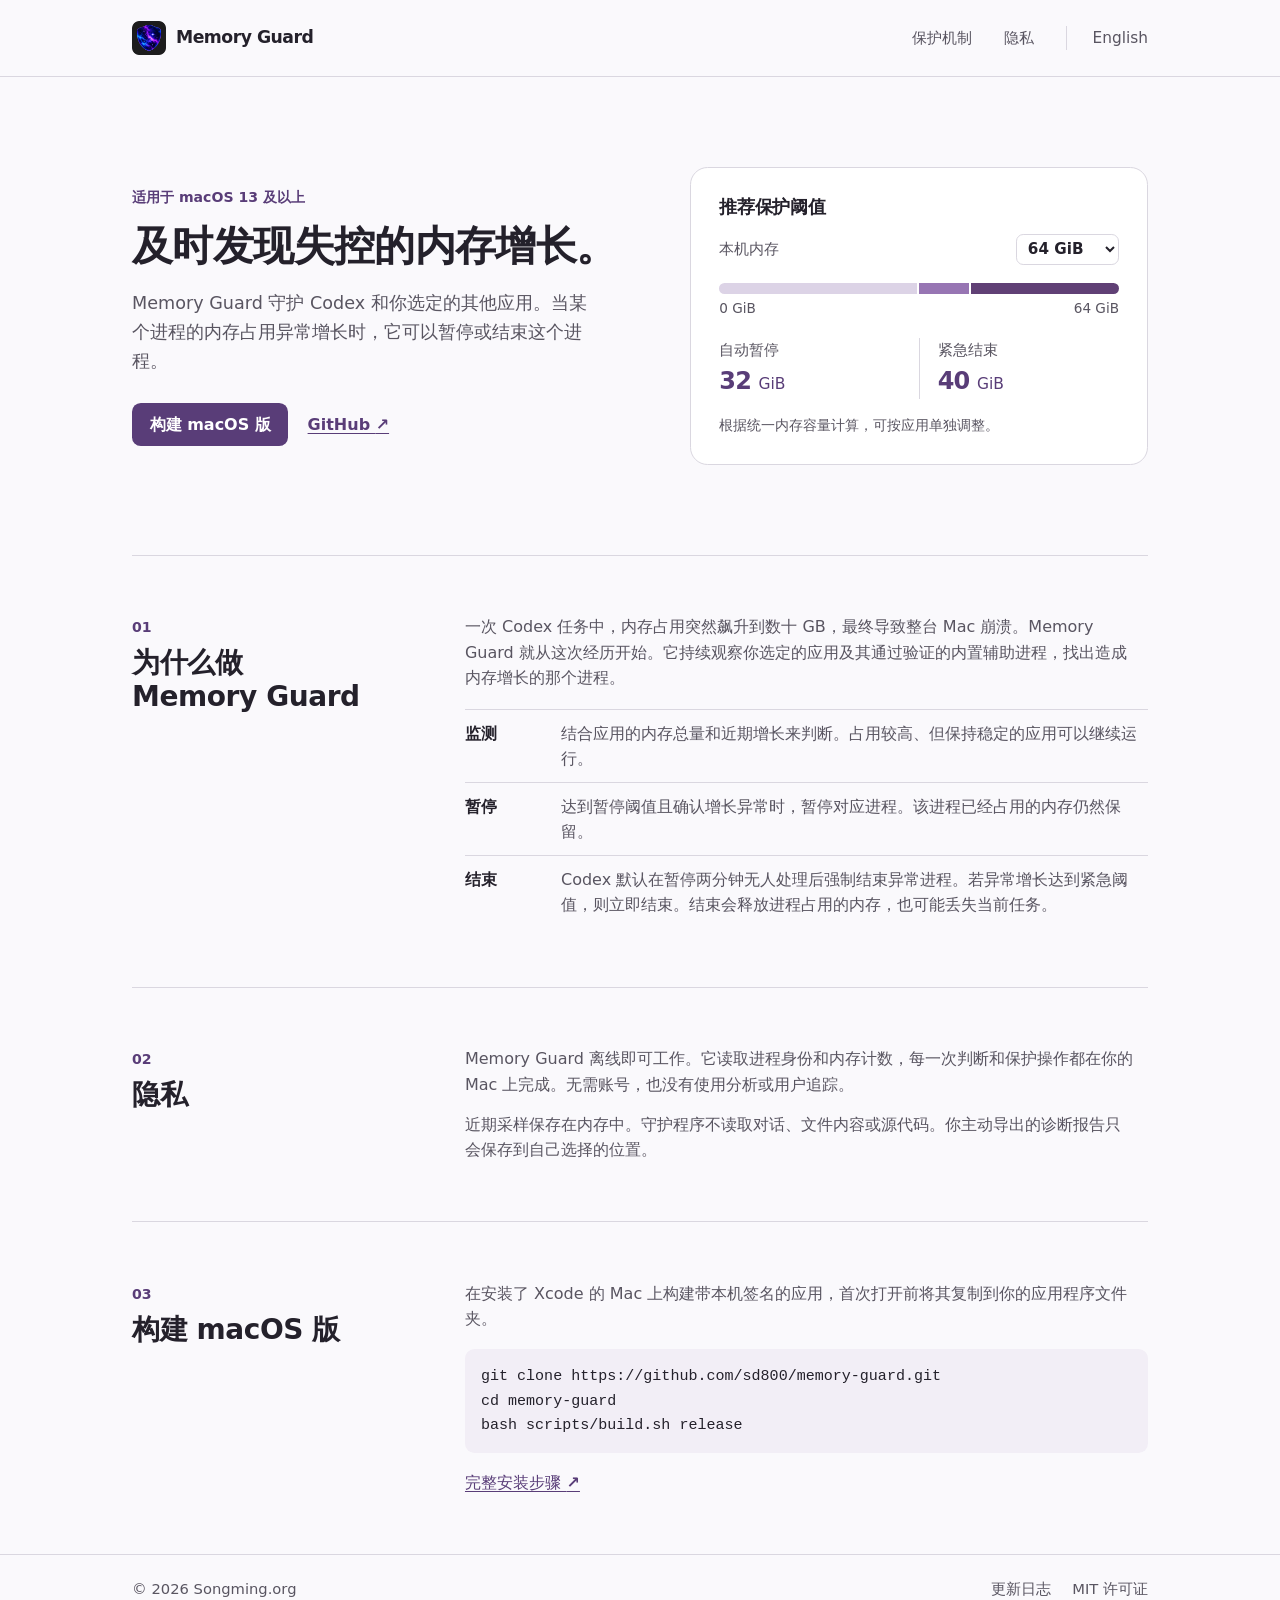
==== web/zh/index.html @ 4ba805a4 "Introduce the bilingual Memory Guard site and deploy web with GitHub Pages" ====
<!doctype html>
<html lang="zh-CN">
<head>
  <meta charset="utf-8">
  <meta name="viewport" content="width=device-width, initial-scale=1">
  <meta name="color-scheme" content="light dark">
  <title>Memory Guard · macOS 应用内存保护</title>
  <meta name="description" content="一款原生 macOS 工具，监测 Codex 和其他应用的异常内存增长，在达到阈值时暂停或结束对应进程。">
  <link rel="canonical" href="https://memory-guard.songming.org/zh/">
  <link rel="alternate" hreflang="en" href="https://memory-guard.songming.org/">
  <link rel="alternate" hreflang="zh-Hans" href="https://memory-guard.songming.org/zh/">
  <link rel="icon" type="image/png" href="../assets/memory-guard-128.png">
  <link rel="stylesheet" href="../assets/site.css">
  <script defer src="../assets/thresholds.js"></script>
</head>
<body>
  <a class="skip" href="#main">跳至正文</a>
  <header>
    <div class="wrap top">
      <a class="brand" href="#main"><img src="../assets/memory-guard-128.png" width="34" height="34" alt="">Memory Guard</a>
      <nav aria-label="主要导航">
        <a href="#protection">保护机制</a>
        <a href="#privacy">隐私</a>
        <a class="language" href="../index.html" lang="en" hreflang="en">English</a>
      </nav>
    </div>
  </header>
  <main class="wrap" id="main">
    <div class="hero">
      <div>
        <p class="eyebrow">适用于 macOS 13 及以上</p>
        <h1>及时发现失控的内存增长。</h1>
        <p class="lead">Memory Guard 守护 Codex 和你选定的其他应用。当某个进程的内存占用异常增长时，它可以暂停或结束这个进程。</p>
        <div class="actions">
          <a class="button" href="#install">构建 macOS 版</a>
          <a class="text-link" href="https://github.com/sd800/memory-guard">GitHub <span aria-hidden="true">↗</span></a>
        </div>
      </div>
      <section class="preview" aria-labelledby="preview-title">
        <h2 id="preview-title">推荐保护阈值</h2>
        <div class="capacity" id="capacity-control" hidden>
          <label for="capacity">本机内存</label>
          <select id="capacity"><option value="8">8 GiB</option><option value="16">16 GiB</option><option value="24">24 GiB</option><option value="32">32 GiB</option><option value="48">48 GiB</option><option selected value="64">64 GiB</option><option value="96">96 GiB</option><option value="128">128 GiB</option><option value="192">192 GiB</option></select>
        </div>
        <noscript><p>以 64 GiB 的 Mac 为例</p></noscript>
        <div class="track" aria-hidden="true"><i></i><i></i><i></i></div>
        <div class="scale" aria-hidden="true"><span>0 GiB</span><span id="scale-end">64 GiB</span></div>
        <dl class="readings" aria-live="polite" aria-atomic="true">
          <div><dt>自动暂停</dt><dd><span id="pause">32</span> <small>GiB</small></dd></div>
          <div><dt>紧急结束</dt><dd><span id="emergency">40</span> <small>GiB</small></dd></div>
        </dl>
        <p class="preview-note">根据统一内存容量计算，可按应用单独调整。</p>
      </section>
    </div>
    <section class="section" id="protection" aria-labelledby="protection-title">
      <div class="section-heading"><span class="section-tag" aria-hidden="true">01</span><h2 id="protection-title">为什么做 Memory Guard</h2></div>
      <div class="copy">
        <p>一次 Codex 任务中，内存占用突然飙升到数十 GB，最终导致整台 Mac 崩溃。Memory Guard 就从这次经历开始。它持续观察你选定的应用及其通过验证的内置辅助进程，找出造成内存增长的那个进程。</p>
        <ol class="steps">
          <li><strong>监测</strong><span>结合应用的内存总量和近期增长来判断。占用较高、但保持稳定的应用可以继续运行。</span></li>
          <li><strong>暂停</strong><span>达到暂停阈值且确认增长异常时，暂停对应进程。该进程已经占用的内存仍然保留。</span></li>
          <li><strong>结束</strong><span>Codex 默认在暂停两分钟无人处理后强制结束异常进程。若异常增长达到紧急阈值，则立即结束。结束会释放进程占用的内存，也可能丢失当前任务。</span></li>
        </ol>
      </div>
    </section>
    <section class="section" id="privacy" aria-labelledby="privacy-title">
      <div class="section-heading"><span class="section-tag" aria-hidden="true">02</span><h2 id="privacy-title">隐私</h2></div>
      <div class="copy">
        <p>Memory Guard 离线即可工作。它读取进程身份和内存计数，每一次判断和保护操作都在你的 Mac 上完成。无需账号，也没有使用分析或用户追踪。</p>
        <p>近期采样保存在内存中。守护程序不读取对话、文件内容或源代码。你主动导出的诊断报告只会保存到自己选择的位置。</p>
      </div>
    </section>
    <section class="section" id="install" aria-labelledby="install-title">
      <div class="section-heading"><span class="section-tag" aria-hidden="true">03</span><h2 id="install-title">构建 macOS 版</h2></div>
      <div class="copy">
        <p>在安装了 Xcode 的 Mac 上构建带本机签名的应用，首次打开前将其复制到你的应用程序文件夹。</p>
        <pre class="code" tabindex="0" aria-label="构建命令"><code>git clone https://github.com/sd800/memory-guard.git
cd memory-guard
bash scripts/build.sh release</code></pre>
        <p><a class="text-link" href="https://github.com/sd800/memory-guard/blob/main/README.zh.md#构建与运行">完整安装步骤 <span aria-hidden="true">↗</span></a></p>
      </div>
    </section>
  </main>
  <footer>
    <div class="wrap footer-inner"><span>© 2026 Songming.org</span>
      <div class="foot-links">
        <a href="https://github.com/sd800/memory-guard/blob/main/CHANGELOG.md">更新日志</a>
        <a href="https://github.com/sd800/memory-guard/blob/main/LICENSE">MIT 许可证</a>
      </div>
    </div>
  </footer>
</body>
</html>
---- web/assets/site.css ----
:root {
  color-scheme: light dark;
  --page: #faf9fc;
  --surface: #ffffff;
  --ink: #24212b;
  --muted: #595561;
  --line: #dad7e0;
  --accent: #593d78;
  --accent-ink: #fff;
  --tint: #f2eef6;
  --track: #dcd3e6;
  --pause: #9775b3;
  --end: #604075;
  font-family: system-ui, -apple-system, BlinkMacSystemFont, "Segoe UI", sans-serif;
  font-size: 100%;
  background: var(--page);
  color: var(--ink);
}
@media (prefers-color-scheme: dark) {
  :root {
    --page: #19171d; --surface: #221f27; --ink: #efedf2; --muted: #c0b9c8;
    --line: #423b49; --accent: #d1b6ee; --accent-ink: #271b35; --tint: #2c2535;
    --track: #44394f; --pause: #9372ac; --end: #c2a0dc;
  }
}
* { box-sizing: border-box; }
body { margin: 0; line-height: 1.6; }
h1, h2, h3, p, dl, dd { margin: 0; }
h1, h2, h3 { line-height: 1.22; text-wrap: balance; }
h1 { max-width: 20ch; font-size: clamp(1.9rem, 3.4vw, 2.55rem); font-weight: 650; letter-spacing: -.045em; }
h2 { font-size: clamp(1.4rem, 2.2vw, 1.75rem); font-weight: 610; letter-spacing: -.035em; }
h3 { font-size: 1.06rem; font-weight: 650; }
p { max-width: 66ch; }
a { color: var(--accent); text-underline-offset: .2em; }
a:hover { text-decoration: underline; }
:where(a, select):focus-visible { outline: 2px solid var(--accent); outline-offset: 4px; }
.wrap { max-width: 70rem; margin-inline: auto; padding-inline: clamp(1.25rem, 5vw, 3.25rem); }
.skip { position: absolute; top: -5rem; left: 1rem; z-index: 2; background: var(--surface); padding: .5rem 1rem; }
.skip:focus { top: .5rem; }
.top { display: flex; justify-content: space-between; align-items: center; gap: 1.25rem; min-height: 4.75rem; }
header { border-bottom: 1px solid var(--line); }
.brand, nav, .actions, .foot-links { display: flex; align-items: center; }
.brand { gap: .65rem; color: var(--ink); font-size: 1.08rem; font-weight: 650; letter-spacing: -.03em; text-decoration: none; }
.brand img { display: block; width: 2.1rem; height: 2.1rem; }
nav { gap: clamp(1rem, 3vw, 2rem); font-size: .96rem; }
nav a, footer a { color: var(--muted); text-decoration: none; }
.language { border-inline-start: 1px solid var(--line); padding-inline-start: clamp(1rem, 2.5vw, 1.6rem); }
.hero { display: grid; grid-template-columns: 1.08fr 1fr; align-items: center; gap: clamp(2rem, 5vw, 5rem); padding-block: clamp(3.5rem, 7vw, 6rem); }
.eyebrow, .section-tag { color: var(--accent); font-size: .88rem; font-weight: 620; }
.eyebrow { margin-block-end: .85rem; }
.lead { color: var(--muted); font-size: 1.1rem; line-height: 1.65; margin-top: 1.1rem; max-width: 42ch; }
.actions { flex-wrap: wrap; gap: .9rem 1.2rem; margin-top: 1.65rem; }
.button { display: inline-flex; align-items: center; padding: .56rem 1.1rem; border-radius: .55rem; background: var(--accent); color: var(--accent-ink); font-weight: 600; text-decoration: none; }
.button:hover { text-decoration: none; filter: brightness(1.12); }
.text-link { font-weight: 560; }
.preview { min-width: 0; padding: clamp(1.2rem, 3vw, 1.75rem); border: 1px solid var(--line); border-radius: 1.1rem; background: var(--surface); }
.preview h2 { font-size: 1.14rem; letter-spacing: -.02em; }
.capacity { display: flex; align-items: center; justify-content: space-between; gap: .75rem; margin-top: 1rem; color: var(--muted); font-size: .95rem; }
select { font: inherit; font-weight: 600; color: var(--ink); border: 1px solid var(--line); border-radius: .45rem; background-color: var(--surface); padding: .28rem .45rem; max-width: 100%; }
.track { display: grid; grid-template-columns: 4fr 1fr 3fr; height: .7rem; margin-top: 1.15rem; gap: 2px; border-radius: .35rem; overflow: hidden; }
.track i:nth-child(1) { background: var(--track); }
.track i:nth-child(2) { background: var(--pause); }
.track i:nth-child(3) { background: var(--end); }
.scale { display: flex; justify-content: space-between; color: var(--muted); font-size: .85rem; margin-top: .2rem; }
.readings { display: grid; grid-template-columns: repeat(2, minmax(0, 1fr)); margin-top: 1.2rem; }
.readings > div + div { border-inline-start: 1px solid var(--line); padding-inline-start: 1.1rem; }
.readings dt { color: var(--muted); font-size: .94rem; }
.readings dd { color: var(--accent); font-variant-numeric: tabular-nums; font-size: 1.5rem; line-height: 1.5; font-weight: 620; letter-spacing: -.035em; }
.readings dd small { font-size: .97rem; font-weight: 480; letter-spacing: 0; }
.section { display: grid; grid-template-columns: minmax(11rem, 1fr) minmax(0, 2.3fr); gap: 2.25rem; padding-block: clamp(2.2rem, 4.8vw, 3.65rem); border-top: 1px solid var(--line); }
.section h2 { margin-top: .4rem; }
.section-tag { font-variant-numeric: tabular-nums; }
.copy { display: grid; gap: .9rem; align-content: start; }
.copy p { color: var(--muted); }
.steps { list-style: none; padding: 0; margin: .25rem 0 0; }
.steps li { display: grid; grid-template-columns: minmax(5rem, auto) 1fr; align-items: baseline; gap: 1rem; padding: .65rem 0; border-top: 1px solid var(--line); }
.steps strong { font-size: .97rem; font-weight: 650; }
.steps span { color: var(--muted); }
.code { margin: .2rem 0; padding: .9rem 1rem; border-radius: .6rem; overflow-x: auto; color: var(--ink); background: var(--tint); font-size: .94rem; line-height: 1.65; }
code { font-family: ui-monospace, monospace; }
footer { border-top: 1px solid var(--line); color: var(--muted); font-size: .92rem; }
.footer-inner, .foot-links { display: flex; flex-wrap: wrap; align-items: center; justify-content: space-between; gap: .8rem 1.3rem; }
.footer-inner { padding-block: 1.35rem; }
:lang(zh-CN) h1, :lang(zh-CN) h2 { letter-spacing: -.015em; }
@media (max-width: 46rem) {
  .hero { grid-template-columns: 1fr; gap: 2rem; }
  .lead { max-width: 56ch; }
  .section { grid-template-columns: 1fr; gap: 1.1rem; }
  .section-heading { display: flex; align-items: baseline; gap: .8rem; }
  .section h2 { margin: 0; }
}
@media (max-width: 32rem) {
  .top { flex-wrap: wrap; gap: .5rem; padding-block: .8rem; }
  .brand { font-size: 1rem; }
  nav { gap: .75rem; font-size: .9rem; flex-wrap: wrap; }
  .language { padding-inline-start: .75rem; }
  .steps li { grid-template-columns: 1fr; gap: .2rem; }
  .hero { padding-block: 2.6rem; }
}
[hidden] { display: none !important; }
.preview-note { margin-top: .95rem; font-size: .88rem; color: var(--muted); }
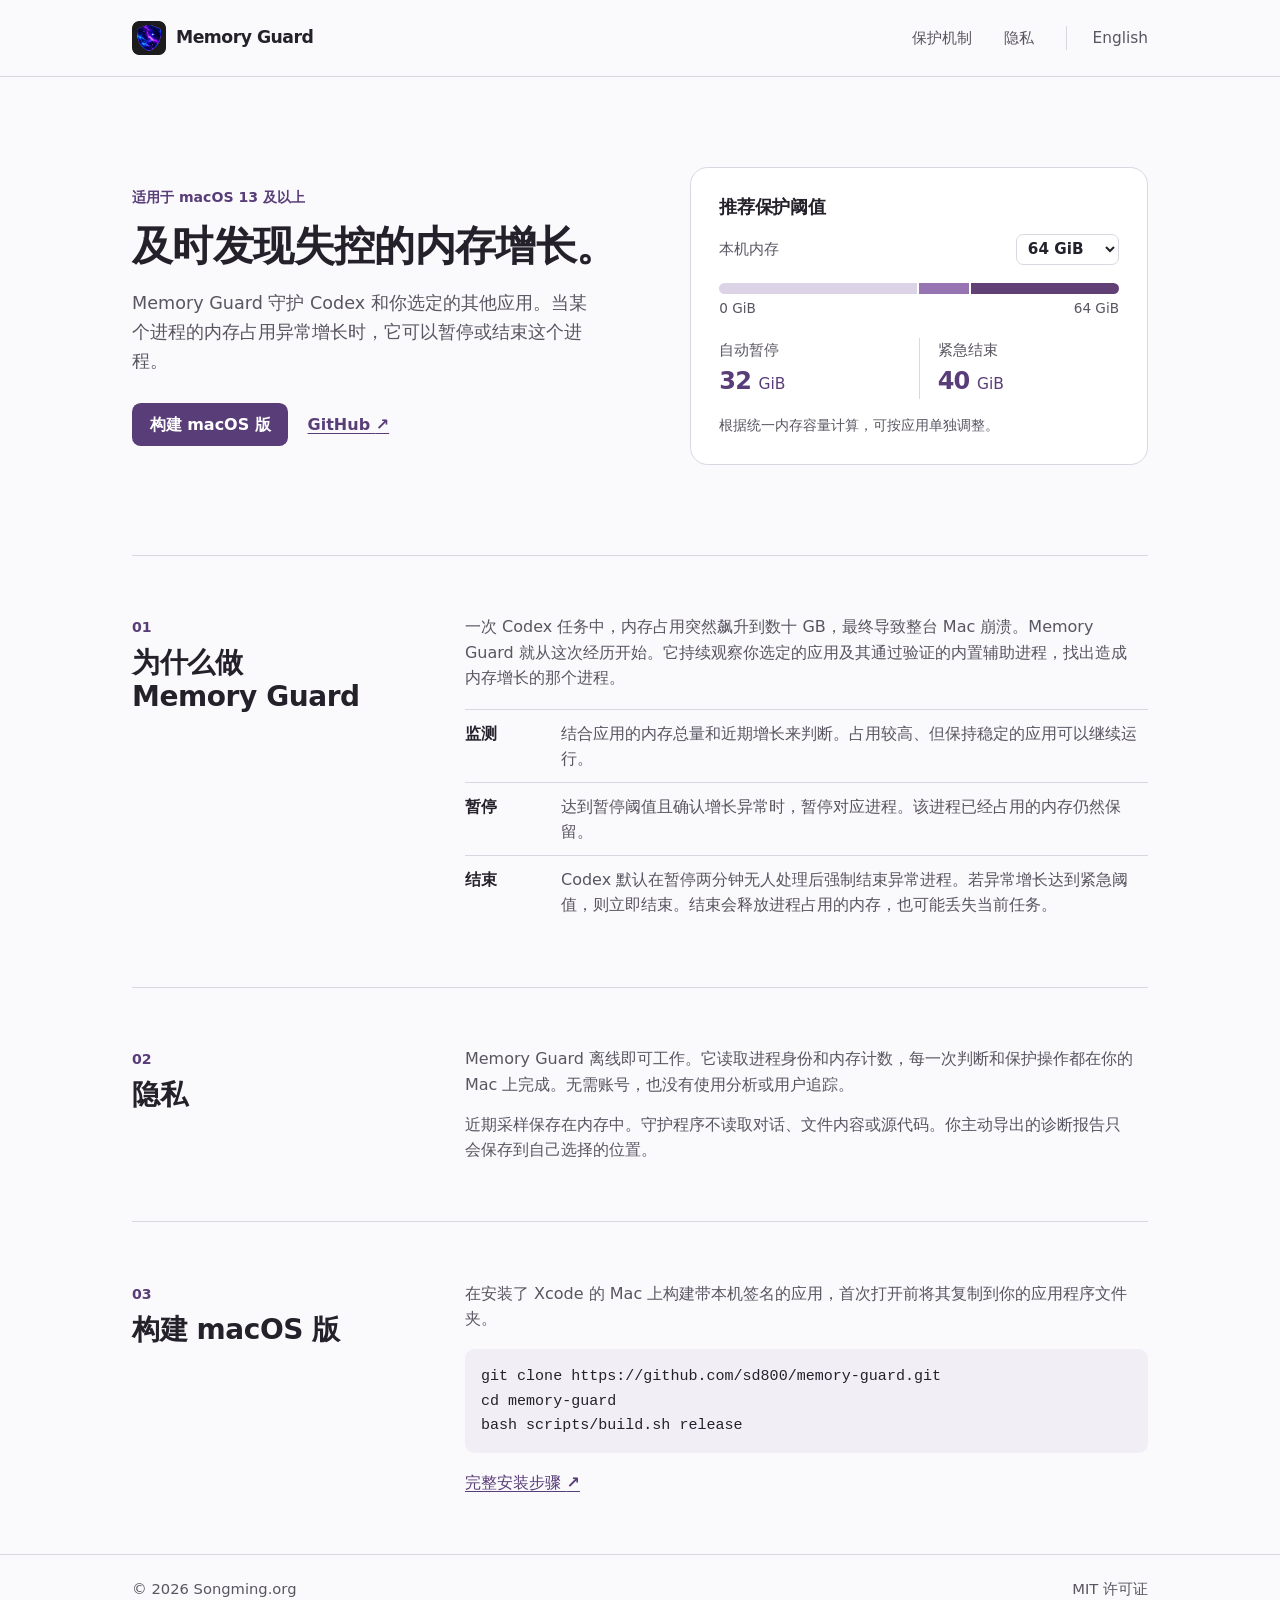
==== commit 0216292d: "Polish website navigation and canonicalize index URLs" ====
--- a/web/zh/index.html
+++ b/web/zh/index.html
@@ -9,6 +9,7 @@
   <link rel="canonical" href="https://memory-guard.songming.org/zh/">
   <link rel="alternate" hreflang="en" href="https://memory-guard.songming.org/">
   <link rel="alternate" hreflang="zh-Hans" href="https://memory-guard.songming.org/zh/">
+  <script src="../assets/navigation.js"></script>
   <link rel="icon" type="image/png" href="../assets/memory-guard-128.png">
   <link rel="stylesheet" href="../assets/site.css">
   <script defer src="../assets/thresholds.js"></script>
@@ -21,7 +22,7 @@
       <nav aria-label="主要导航">
         <a href="#protection">保护机制</a>
         <a href="#privacy">隐私</a>
-        <a class="language" href="../index.html" lang="en" hreflang="en">English</a>
+        <a class="language" href="../" data-local-href="../index.html" lang="en" hreflang="en">English</a>
       </nav>
     </div>
   </header>
@@ -84,7 +85,6 @@
   <footer>
     <div class="wrap footer-inner"><span>© 2026 Songming.org</span>
       <div class="foot-links">
-        <a href="https://github.com/sd800/memory-guard/blob/main/CHANGELOG.md">更新日志</a>
         <a href="https://github.com/sd800/memory-guard/blob/main/LICENSE">MIT 许可证</a>
       </div>
     </div>
--- a/web/assets/site.css
+++ b/web/assets/site.css
@@ -15,6 +15,10 @@
   font-size: 100%;
   background: var(--page);
   color: var(--ink);
+  scroll-behavior: smooth;
+}
+@media (prefers-reduced-motion: reduce) {
+  :root { scroll-behavior: auto; }
 }
 @media (prefers-color-scheme: dark) {
   :root {
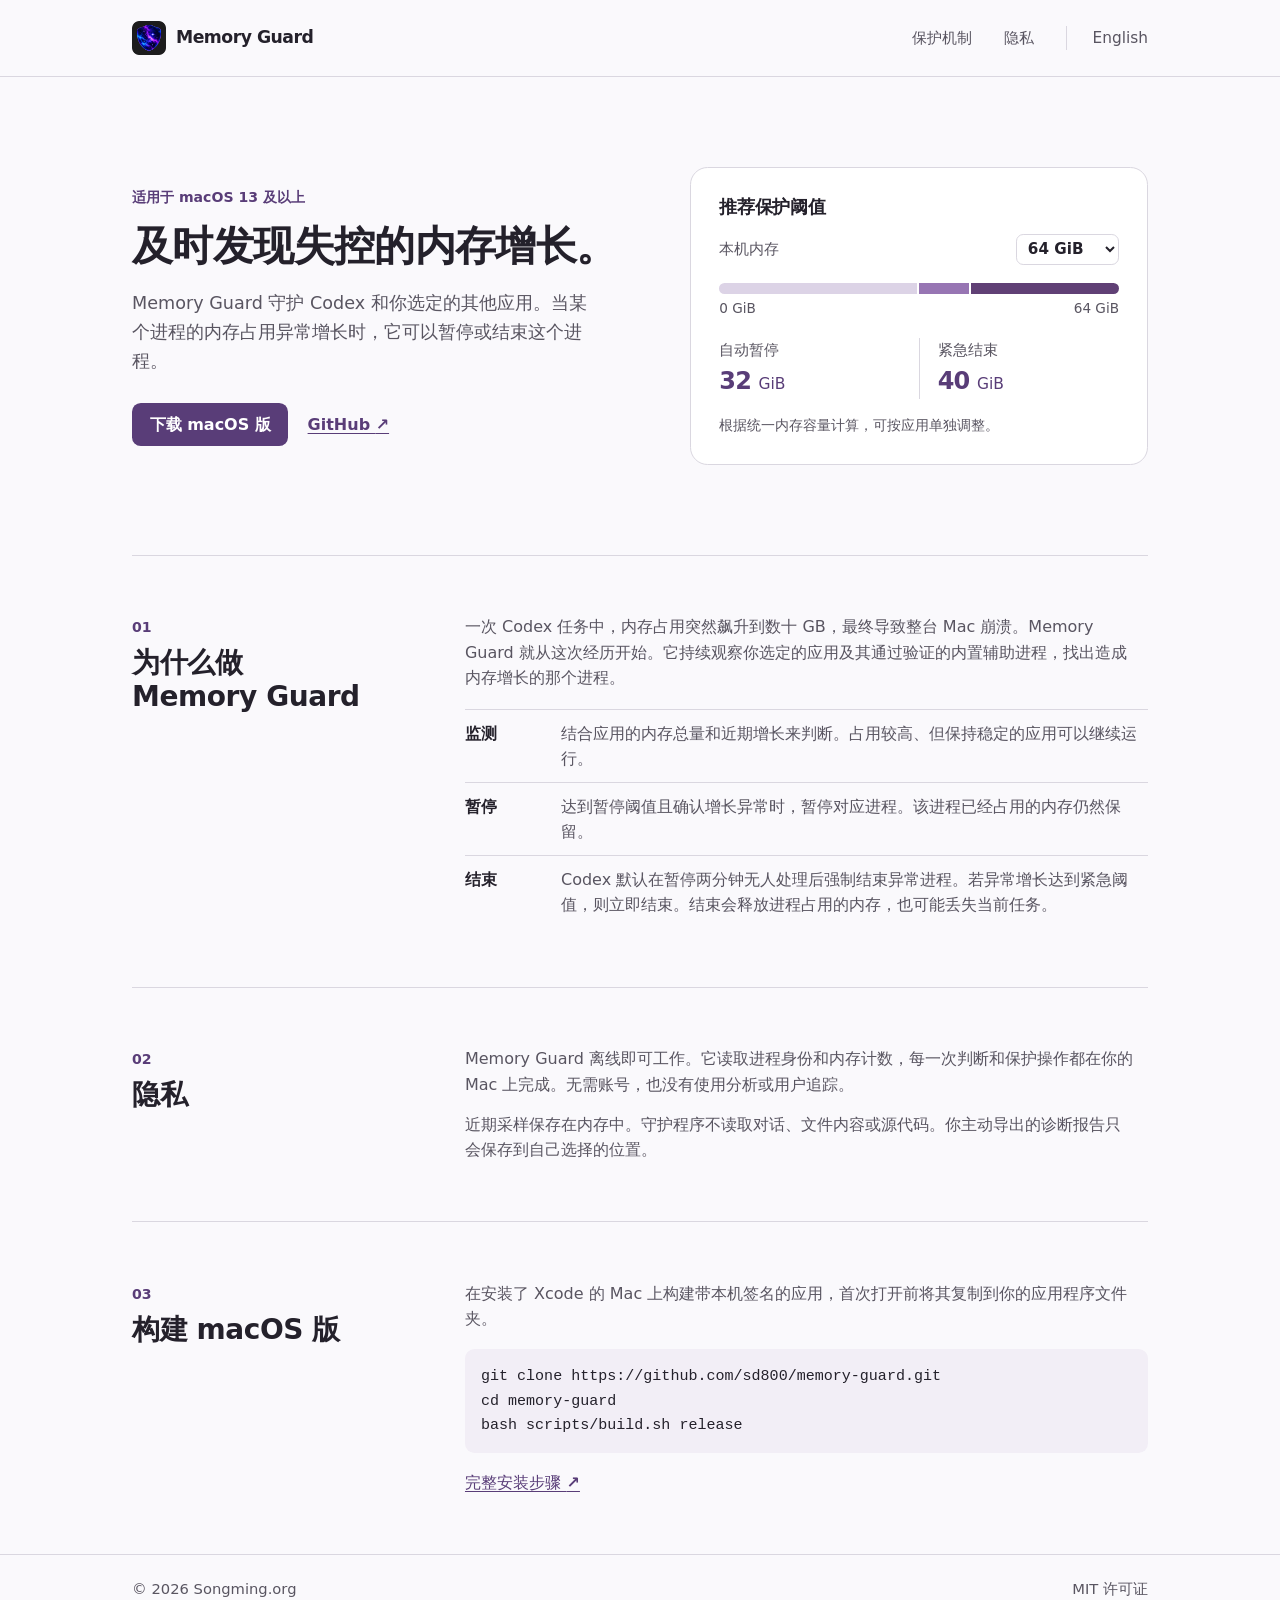
==== commit 96108343: "Keep build copies out of Spotlight and prepare the first app release" ====
--- a/web/zh/index.html
+++ b/web/zh/index.html
@@ -33,7 +33,7 @@
         <h1>及时发现失控的内存增长。</h1>
         <p class="lead">Memory Guard 守护 Codex 和你选定的其他应用。当某个进程的内存占用异常增长时，它可以暂停或结束这个进程。</p>
         <div class="actions">
-          <a class="button" href="#install">构建 macOS 版</a>
+          <a class="button" href="https://github.com/sd800/memory-guard/releases/latest">下载 macOS 版</a>
           <a class="text-link" href="https://github.com/sd800/memory-guard">GitHub <span aria-hidden="true">↗</span></a>
         </div>
       </div>
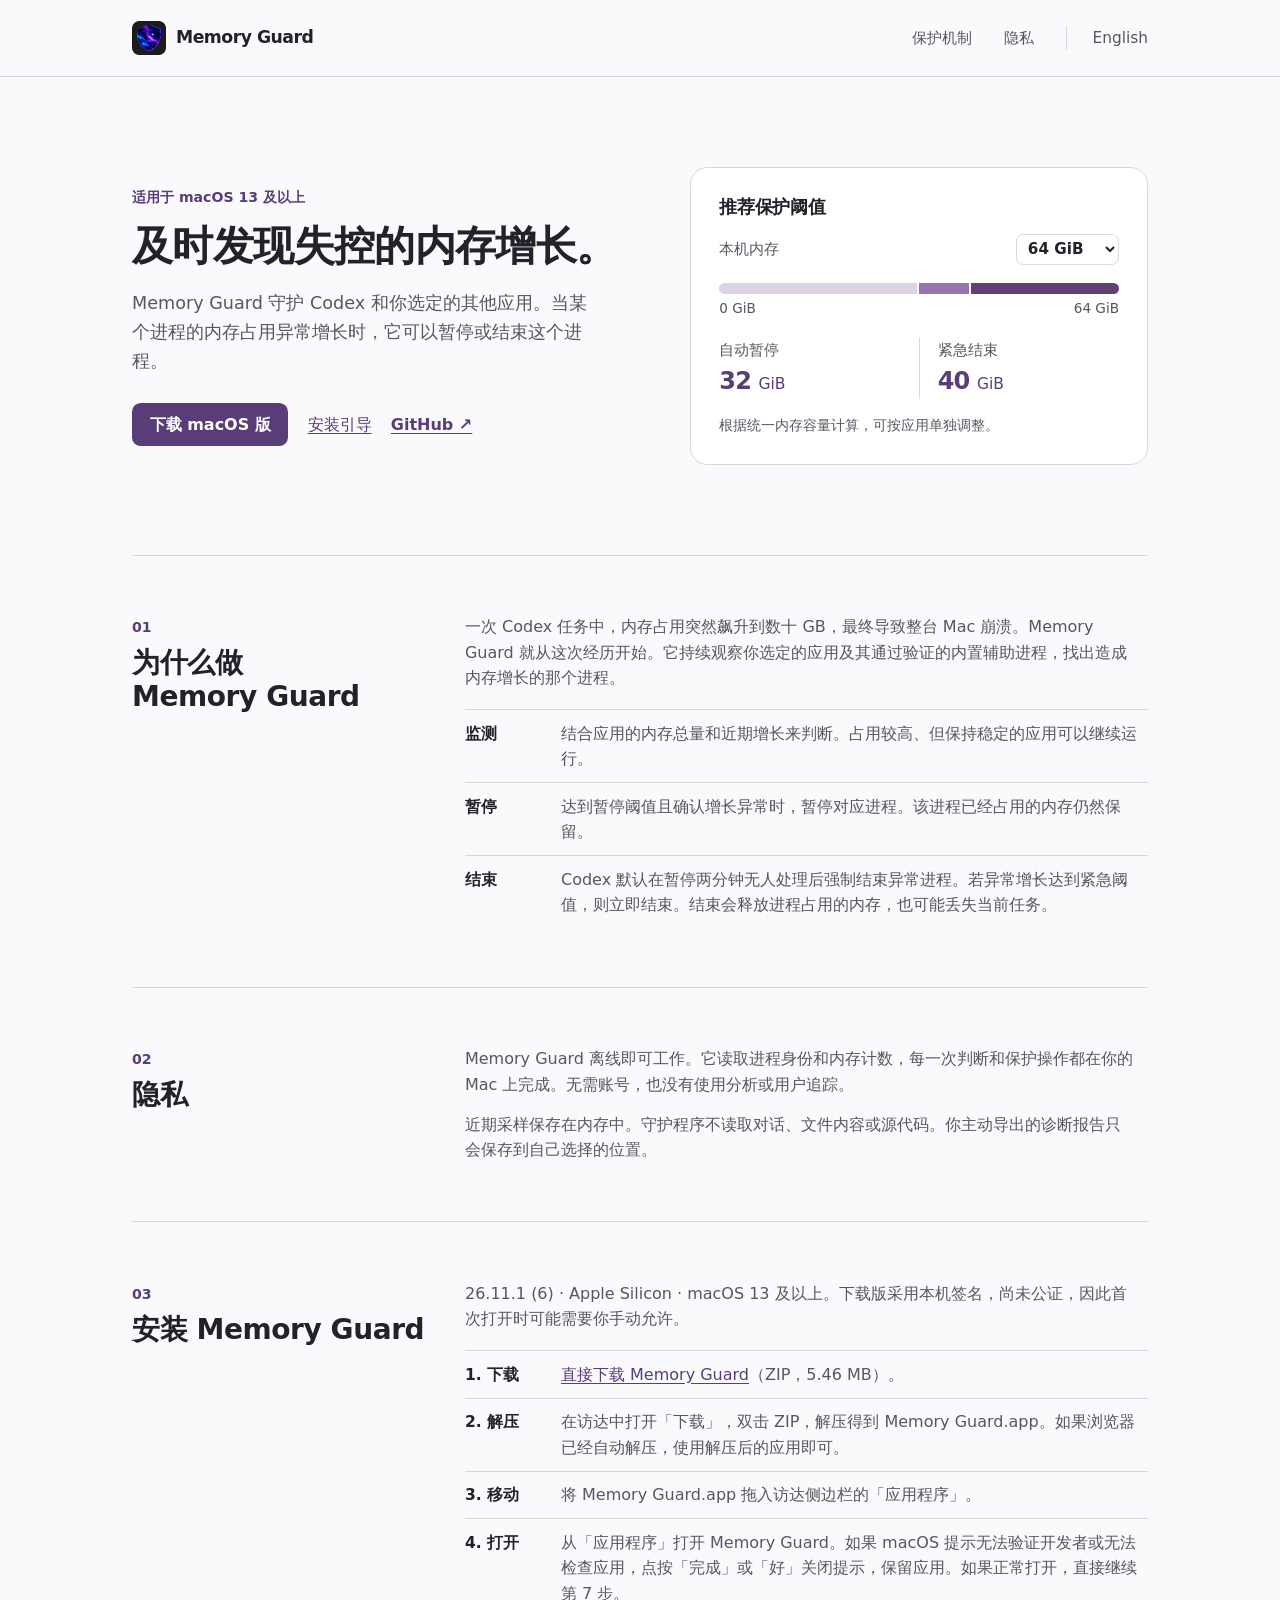
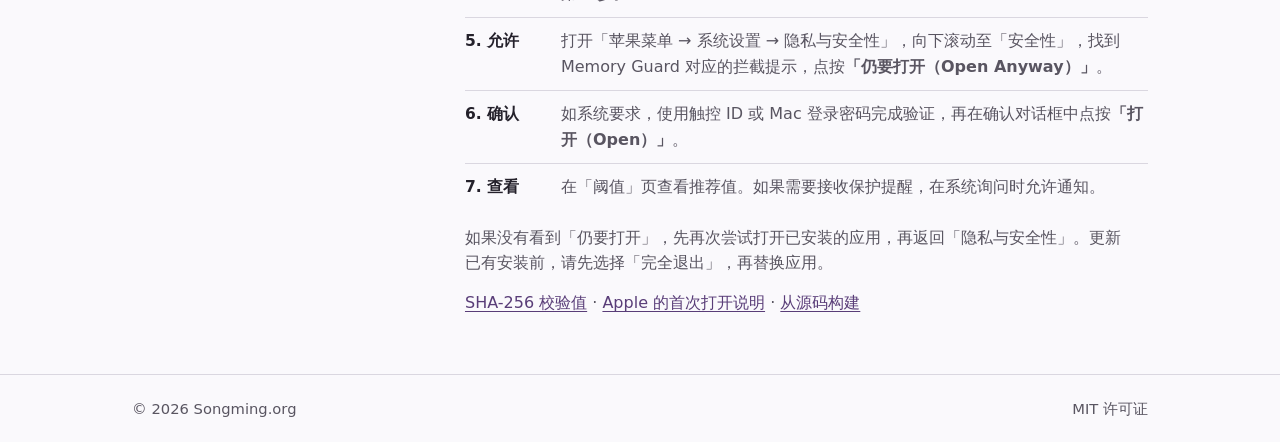
==== commit da225c9a: "Add direct downloads and step-by-step macOS installation guides" ====
--- a/web/zh/index.html
+++ b/web/zh/index.html
@@ -33,7 +33,8 @@
         <h1>及时发现失控的内存增长。</h1>
         <p class="lead">Memory Guard 守护 Codex 和你选定的其他应用。当某个进程的内存占用异常增长时，它可以暂停或结束这个进程。</p>
         <div class="actions">
-          <a class="button" href="https://github.com/sd800/memory-guard/releases/latest">下载 macOS 版</a>
+          <a class="button" href="https://github.com/sd800/memory-guard/releases/download/v26.11.1/MemoryGuard-26.11.1-6.zip">下载 macOS 版</a>
+          <a class="text-link" href="#install">安装引导</a>
           <a class="text-link" href="https://github.com/sd800/memory-guard">GitHub <span aria-hidden="true">↗</span></a>
         </div>
       </div>
@@ -72,13 +73,20 @@
       </div>
     </section>
     <section class="section" id="install" aria-labelledby="install-title">
-      <div class="section-heading"><span class="section-tag" aria-hidden="true">03</span><h2 id="install-title">构建 macOS 版</h2></div>
+      <div class="section-heading"><span class="section-tag" aria-hidden="true">03</span><h2 id="install-title">安装 Memory Guard</h2></div>
       <div class="copy">
-        <p>在安装了 Xcode 的 Mac 上构建带本机签名的应用，首次打开前将其复制到你的应用程序文件夹。</p>
-        <pre class="code" tabindex="0" aria-label="构建命令"><code>git clone https://github.com/sd800/memory-guard.git
-cd memory-guard
-bash scripts/build.sh release</code></pre>
-        <p><a class="text-link" href="https://github.com/sd800/memory-guard/blob/main/README.zh.md#构建与运行">完整安装步骤 <span aria-hidden="true">↗</span></a></p>
+        <p>26.11.1 (6) · Apple Silicon · macOS 13 及以上。下载版采用本机签名，尚未公证，因此首次打开时可能需要你手动允许。</p>
+        <ol class="steps">
+          <li><strong>1. 下载</strong><span><a href="https://github.com/sd800/memory-guard/releases/download/v26.11.1/MemoryGuard-26.11.1-6.zip">直接下载 Memory Guard</a>（ZIP，5.46 MB）。</span></li>
+          <li><strong>2. 解压</strong><span>在访达中打开「下载」，双击 ZIP，解压得到 Memory Guard.app。如果浏览器已经自动解压，使用解压后的应用即可。</span></li>
+          <li><strong>3. 移动</strong><span>将 Memory Guard.app 拖入访达侧边栏的「应用程序」。</span></li>
+          <li><strong>4. 打开</strong><span>从「应用程序」打开 Memory Guard。如果 macOS 提示无法验证开发者或无法检查应用，点按「完成」或「好」关闭提示，保留应用。如果正常打开，直接继续第 7 步。</span></li>
+          <li><strong>5. 允许</strong><span>打开「苹果菜单 → 系统设置 → 隐私与安全性」，向下滚动至「安全性」，找到 Memory Guard 对应的拦截提示，点按<b>「仍要打开（Open Anyway）」</b>。</span></li>
+          <li><strong>6. 确认</strong><span>如系统要求，使用触控 ID 或 Mac 登录密码完成验证，再在确认对话框中点按<b>「打开（Open）」</b>。</span></li>
+          <li><strong>7. 查看</strong><span>在「阈值」页查看推荐值。如果需要接收保护提醒，在系统询问时允许通知。</span></li>
+        </ol>
+        <p>如果没有看到「仍要打开」，先再次尝试打开已安装的应用，再返回「隐私与安全性」。更新已有安装前，请先选择「完全退出」，再替换应用。</p>
+        <p><a href="https://github.com/sd800/memory-guard/releases/download/v26.11.1/SHA256SUMS.txt">SHA-256 校验值</a> · <a href="https://support.apple.com/zh-cn/102445">Apple 的首次打开说明</a> · <a href="https://github.com/sd800/memory-guard/blob/main/README.zh.md#构建与运行">从源码构建</a></p>
       </div>
     </section>
   </main>
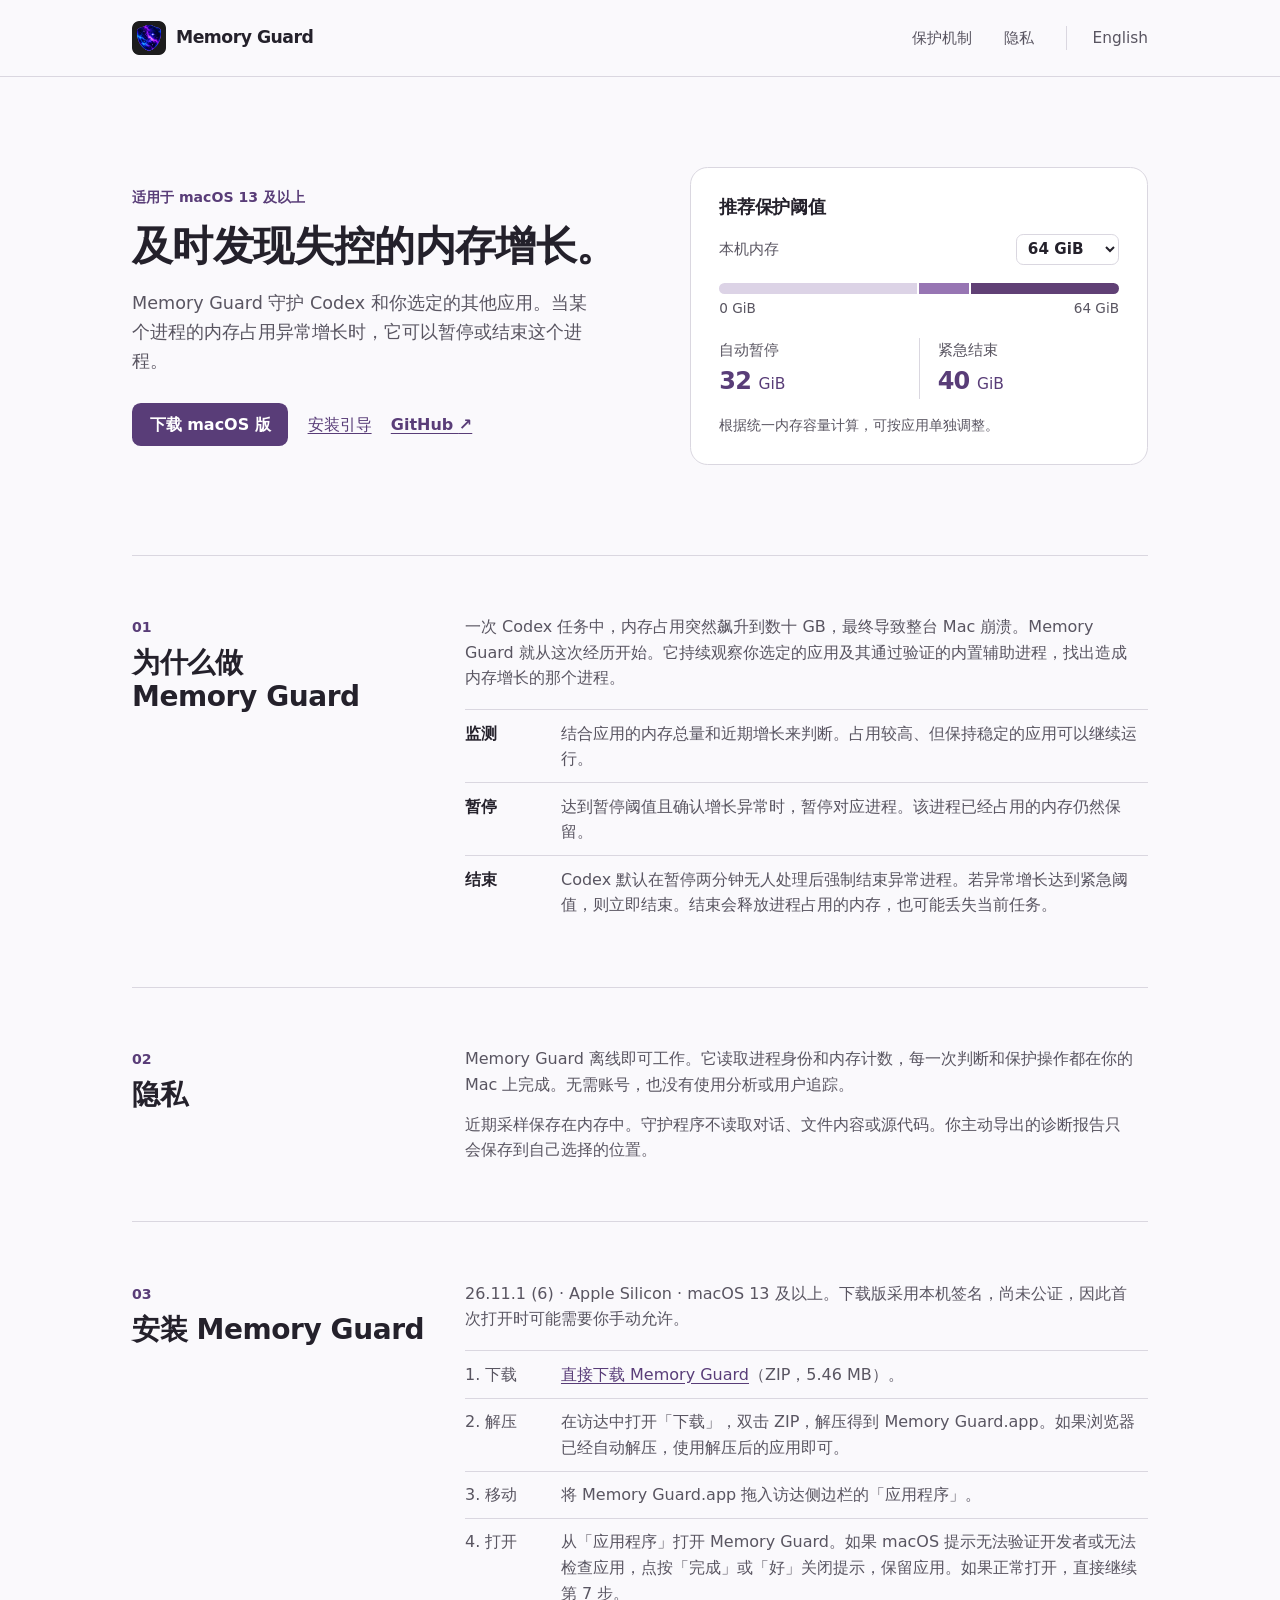
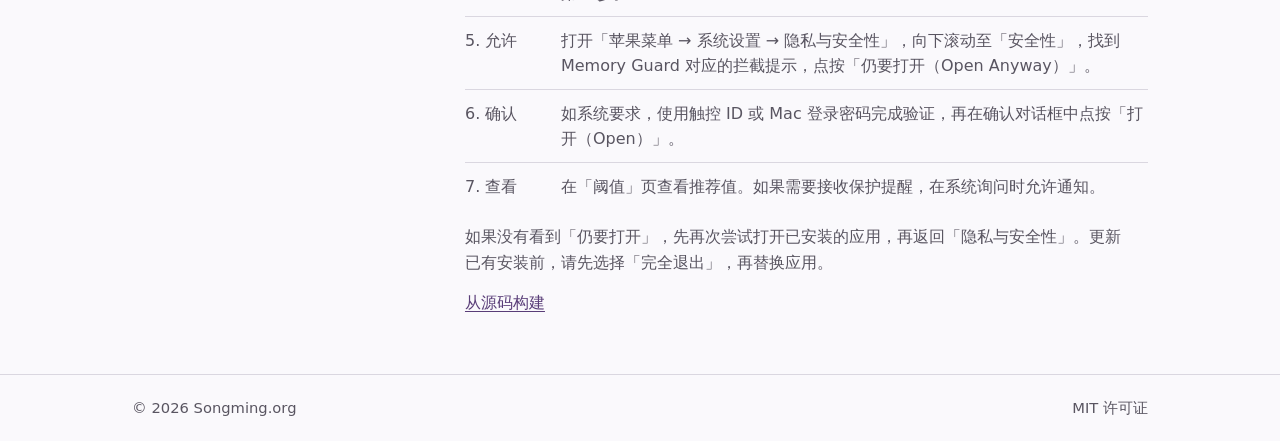
==== commit 80287d15: "Simplify installation guide links and text emphasis" ====
--- a/web/zh/index.html
+++ b/web/zh/index.html
@@ -77,16 +77,16 @@
       <div class="copy">
         <p>26.11.1 (6) · Apple Silicon · macOS 13 及以上。下载版采用本机签名，尚未公证，因此首次打开时可能需要你手动允许。</p>
         <ol class="steps">
-          <li><strong>1. 下载</strong><span><a href="https://github.com/sd800/memory-guard/releases/download/v26.11.1/MemoryGuard-26.11.1-6.zip">直接下载 Memory Guard</a>（ZIP，5.46 MB）。</span></li>
-          <li><strong>2. 解压</strong><span>在访达中打开「下载」，双击 ZIP，解压得到 Memory Guard.app。如果浏览器已经自动解压，使用解压后的应用即可。</span></li>
-          <li><strong>3. 移动</strong><span>将 Memory Guard.app 拖入访达侧边栏的「应用程序」。</span></li>
-          <li><strong>4. 打开</strong><span>从「应用程序」打开 Memory Guard。如果 macOS 提示无法验证开发者或无法检查应用，点按「完成」或「好」关闭提示，保留应用。如果正常打开，直接继续第 7 步。</span></li>
-          <li><strong>5. 允许</strong><span>打开「苹果菜单 → 系统设置 → 隐私与安全性」，向下滚动至「安全性」，找到 Memory Guard 对应的拦截提示，点按<b>「仍要打开（Open Anyway）」</b>。</span></li>
-          <li><strong>6. 确认</strong><span>如系统要求，使用触控 ID 或 Mac 登录密码完成验证，再在确认对话框中点按<b>「打开（Open）」</b>。</span></li>
-          <li><strong>7. 查看</strong><span>在「阈值」页查看推荐值。如果需要接收保护提醒，在系统询问时允许通知。</span></li>
+          <li><span>1. 下载</span><span><a href="https://github.com/sd800/memory-guard/releases/download/v26.11.1/MemoryGuard-26.11.1-6.zip">直接下载 Memory Guard</a>（ZIP，5.46 MB）。</span></li>
+          <li><span>2. 解压</span><span>在访达中打开「下载」，双击 ZIP，解压得到 Memory Guard.app。如果浏览器已经自动解压，使用解压后的应用即可。</span></li>
+          <li><span>3. 移动</span><span>将 Memory Guard.app 拖入访达侧边栏的「应用程序」。</span></li>
+          <li><span>4. 打开</span><span>从「应用程序」打开 Memory Guard。如果 macOS 提示无法验证开发者或无法检查应用，点按「完成」或「好」关闭提示，保留应用。如果正常打开，直接继续第 7 步。</span></li>
+          <li><span>5. 允许</span><span>打开「苹果菜单 → 系统设置 → 隐私与安全性」，向下滚动至「安全性」，找到 Memory Guard 对应的拦截提示，点按「仍要打开（Open Anyway）」。</span></li>
+          <li><span>6. 确认</span><span>如系统要求，使用触控 ID 或 Mac 登录密码完成验证，再在确认对话框中点按「打开（Open）」。</span></li>
+          <li><span>7. 查看</span><span>在「阈值」页查看推荐值。如果需要接收保护提醒，在系统询问时允许通知。</span></li>
         </ol>
         <p>如果没有看到「仍要打开」，先再次尝试打开已安装的应用，再返回「隐私与安全性」。更新已有安装前，请先选择「完全退出」，再替换应用。</p>
-        <p><a href="https://github.com/sd800/memory-guard/releases/download/v26.11.1/SHA256SUMS.txt">SHA-256 校验值</a> · <a href="https://support.apple.com/zh-cn/102445">Apple 的首次打开说明</a> · <a href="https://github.com/sd800/memory-guard/blob/main/README.zh.md#构建与运行">从源码构建</a></p>
+        <p><a href="https://github.com/sd800/memory-guard/blob/main/README.zh.md#构建与运行">从源码构建</a></p>
       </div>
     </section>
   </main>
